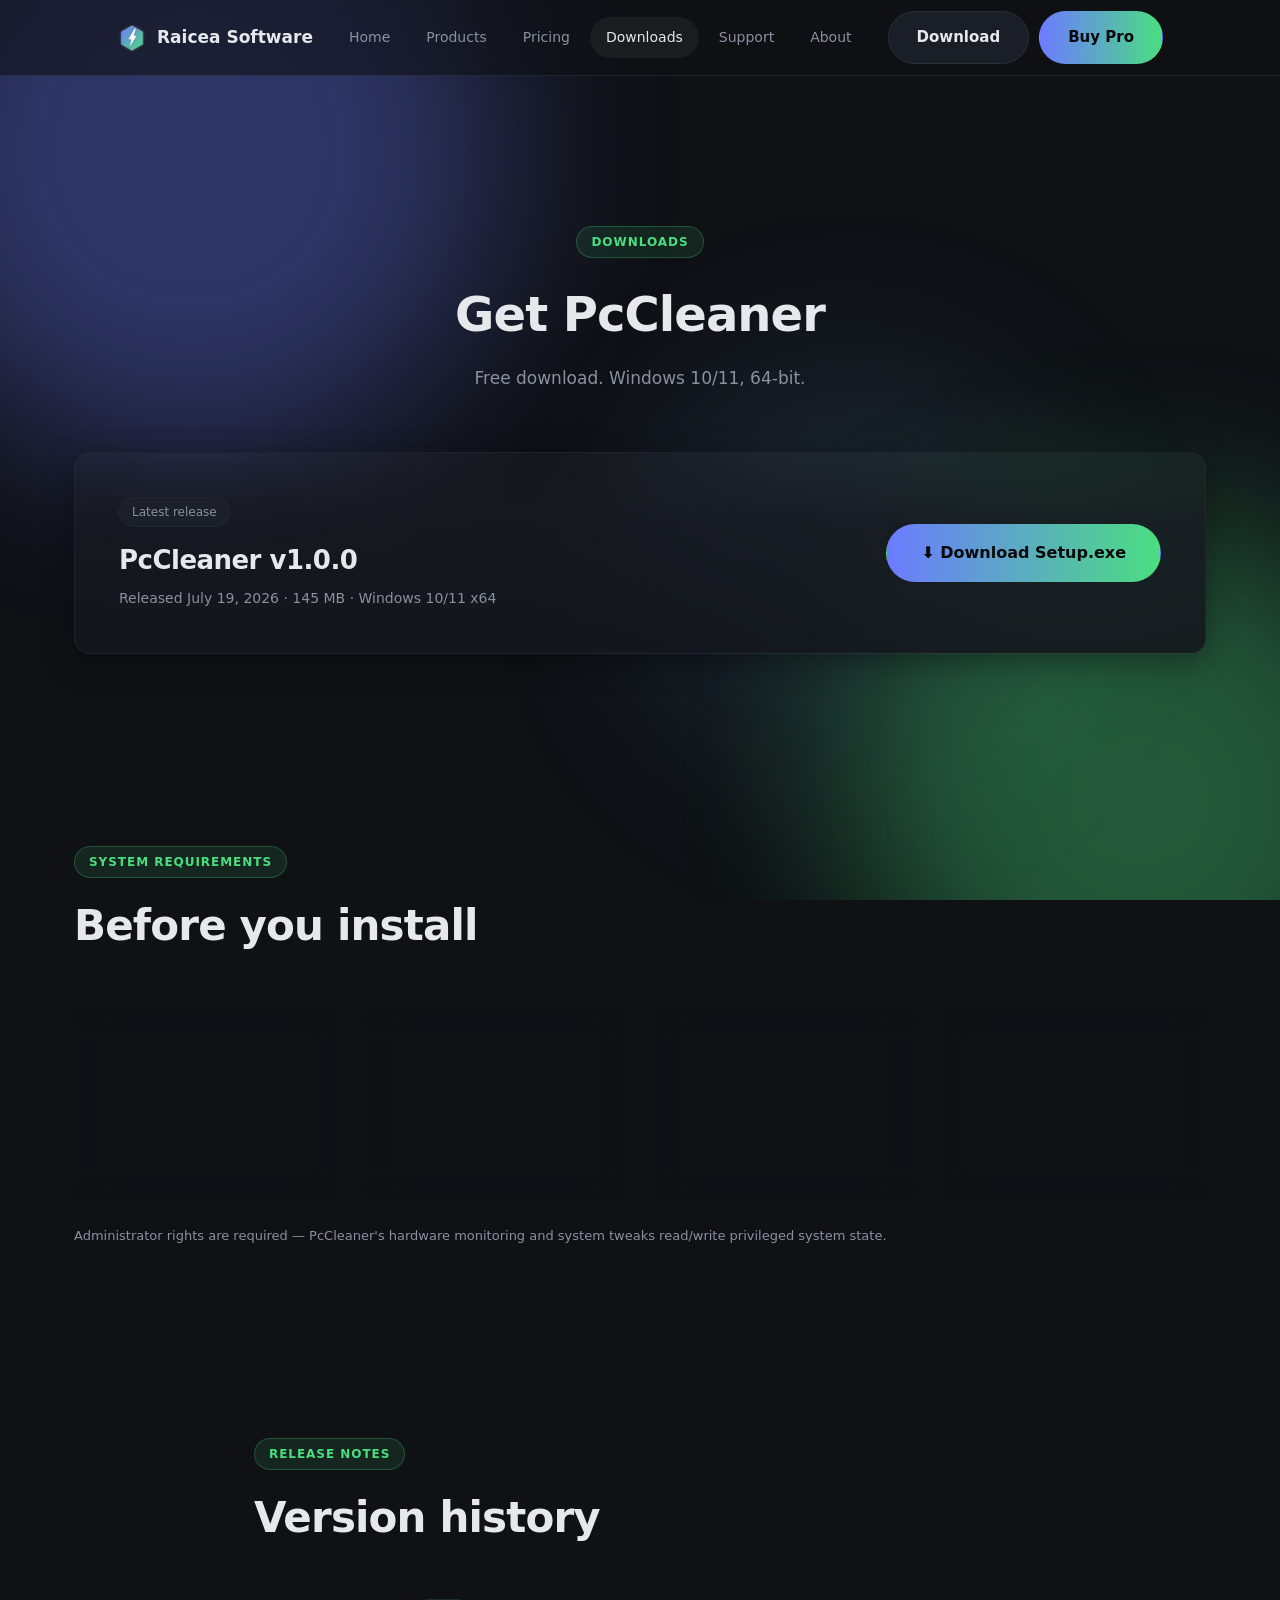
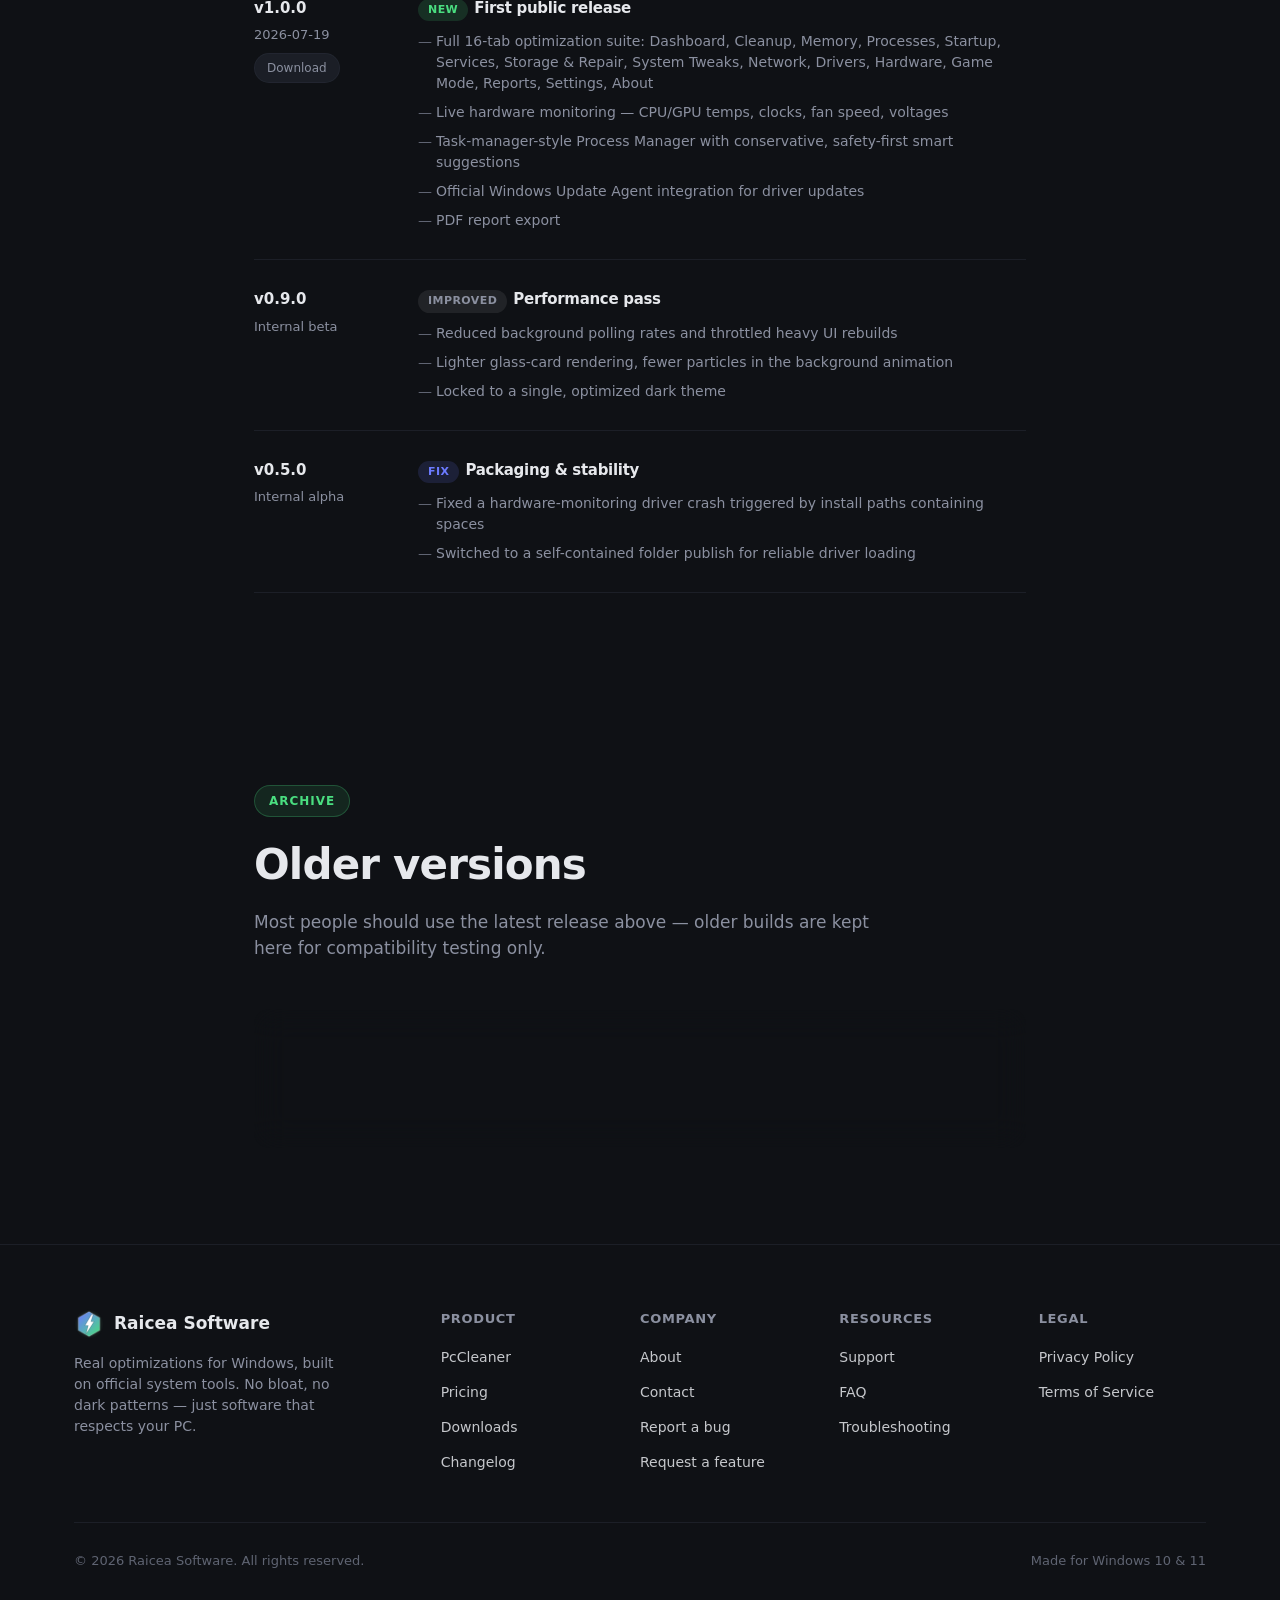
==== downloads.html @ 003fbad8 "Launch full Raicea Software / PcCleaner marketing site Replaces the single placeholder page with a c" ====
<!doctype html>
<html lang="en">
<head>
<meta charset="UTF-8">
<meta name="viewport" content="width=device-width, initial-scale=1">
<title>Downloads — PcCleaner | Raicea Software</title>
<meta name="description" content="Download the latest PcCleaner installer, view release notes, system requirements and version history.">
<link rel="icon" href="assets/img/favicon.ico">
<link rel="stylesheet" href="assets/css/main.css">
</head>
<body>
<div class="bg-field"><div class="blob"></div></div>

<nav class="navbar">
  <div class="container">
    <a href="index.html" class="brand"><img src="assets/img/logo.png" alt="Raicea Software logo">Raicea Software</a>
    <div class="nav-links" id="navLinks">
      <a href="index.html">Home</a>
      <a href="products.html">Products</a>
      <a href="pricing.html">Pricing</a>
      <a href="downloads.html">Downloads</a>
      <a href="support.html">Support</a>
      <a href="about.html">About</a>
    </div>
    <div class="nav-actions">
      <a href="downloads.html" class="btn btn-secondary">Download</a>
      <a href="pricing.html" class="btn btn-primary">Buy Pro</a>
      <button class="nav-toggle" aria-label="Toggle menu" aria-expanded="false"><span></span><span></span><span></span></button>
    </div>
  </div>
</nav>

<main>
  <div class="page-header">
    <div class="container">
      <span class="eyebrow reveal in-view">Downloads</span>
      <h1 class="reveal in-view">Get PcCleaner</h1>
      <p class="reveal in-view">Free download. Windows 10/11, 64-bit.</p>
    </div>
  </div>

  <!-- ================= LATEST VERSION ================= -->
  <section style="padding-top:0;">
    <div class="container">
      <div class="glass-card reveal" style="padding:44px;display:flex;align-items:center;justify-content:space-between;gap:32px;flex-wrap:wrap;">
        <div>
          <span class="badge-pill">Latest release</span>
          <h2 style="font-size:26px;margin-top:14px;">PcCleaner v<span data-version>1.0.0</span></h2>
          <p style="color:var(--muted);font-size:14px;margin-top:8px;">Released July 19, 2026 · <span data-size>145 MB</span> · Windows 10/11 x64</p>
        </div>
        <a href="#" class="btn btn-primary btn-lg" data-download>⬇ Download Setup.exe</a>
      </div>
    </div>
  </section>

  <!-- ================= REQUIREMENTS ================= -->
  <section id="requirements">
    <div class="container">
      <div class="section-head reveal">
        <span class="eyebrow">System Requirements</span>
        <h2 class="section-title" style="margin-top:16px;">Before you install</h2>
      </div>
      <div class="grid cols-4 reveal-stagger">
        <div class="glass-card feature-card reveal" style="--i:0"><div class="icon">🖥️</div><h3>OS</h3><p>Windows 10 (2004+) or Windows 11, 64-bit</p></div>
        <div class="glass-card feature-card reveal" style="--i:1"><div class="icon">⚙️</div><h3>Processor</h3><p>1 GHz dual-core or faster</p></div>
        <div class="glass-card feature-card reveal" style="--i:2"><div class="icon">🧠</div><h3>Memory</h3><p>4 GB minimum, 8 GB recommended</p></div>
        <div class="glass-card feature-card reveal" style="--i:3"><div class="icon">💾</div><h3>Storage</h3><p>300 MB free space</p></div>
      </div>
      <p style="color:var(--muted);font-size:13px;margin-top:24px;">Administrator rights are required — PcCleaner's hardware monitoring and system tweaks read/write privileged system state.</p>
    </div>
  </section>

  <!-- ================= RELEASE NOTES / CHANGELOG ================= -->
  <section id="release-notes">
    <div class="container" style="max-width:820px;">
      <div class="section-head reveal">
        <span class="eyebrow">Release Notes</span>
        <h2 class="section-title" style="margin-top:16px;">Version history</h2>
      </div>
      <div class="reveal">

        <div class="changelog-entry">
          <div class="meta"><div class="ver">v1.0.0</div><div>2026-07-19</div><div style="margin-top:8px;"><a href="#" class="badge-pill" data-download style="text-decoration:none;">Download</a></div></div>
          <div>
            <h4><span class="tag new">New</span>First public release</h4>
            <ul>
              <li>Full 16-tab optimization suite: Dashboard, Cleanup, Memory, Processes, Startup, Services, Storage &amp; Repair, System Tweaks, Network, Drivers, Hardware, Game Mode, Reports, Settings, About</li>
              <li>Live hardware monitoring — CPU/GPU temps, clocks, fan speed, voltages</li>
              <li>Task-manager-style Process Manager with conservative, safety-first smart suggestions</li>
              <li>Official Windows Update Agent integration for driver updates</li>
              <li>PDF report export</li>
            </ul>
          </div>
        </div>

        <div class="changelog-entry">
          <div class="meta"><div class="ver">v0.9.0</div><div>Internal beta</div></div>
          <div>
            <h4><span class="tag improved">Improved</span>Performance pass</h4>
            <ul>
              <li>Reduced background polling rates and throttled heavy UI rebuilds</li>
              <li>Lighter glass-card rendering, fewer particles in the background animation</li>
              <li>Locked to a single, optimized dark theme</li>
            </ul>
          </div>
        </div>

        <div class="changelog-entry">
          <div class="meta"><div class="ver">v0.5.0</div><div>Internal alpha</div></div>
          <div>
            <h4><span class="tag fix">Fix</span>Packaging &amp; stability</h4>
            <ul>
              <li>Fixed a hardware-monitoring driver crash triggered by install paths containing spaces</li>
              <li>Switched to a self-contained folder publish for reliable driver loading</li>
            </ul>
          </div>
        </div>

      </div>
    </div>
  </section>

  <!-- ================= OLDER VERSIONS ================= -->
  <section id="older-versions">
    <div class="container" style="max-width:820px;">
      <div class="section-head reveal">
        <span class="eyebrow">Archive</span>
        <h2 class="section-title" style="margin-top:16px;">Older versions</h2>
        <p class="section-sub">Most people should use the latest release above — older builds are kept here for compatibility testing only.</p>
      </div>
      <div class="glass-card reveal" style="padding:8px 32px;">
        <ul>
          <li style="display:flex;justify-content:space-between;align-items:center;padding:18px 0;border-bottom:1px solid var(--border-soft);">
            <span>v1.0.0 <span style="color:var(--muted);font-size:13px;">— current</span></span>
            <a href="#" data-download style="color:var(--green);font-size:14px;">Download</a>
          </li>
          <li style="display:flex;justify-content:space-between;align-items:center;padding:18px 0;color:var(--muted-dim);">
            <span>Earlier builds</span>
            <span style="font-size:13px;">Not publicly archived yet</span>
          </li>
        </ul>
      </div>
    </div>
  </section>

</main>

<footer class="site-footer">
  <div class="container">
    <div class="footer-grid">
      <div class="footer-brand">
        <a href="index.html" class="brand"><img src="assets/img/logo.png" alt="Raicea Software logo">Raicea Software</a>
        <p>Real optimizations for Windows, built on official system tools. No bloat, no dark patterns — just software that respects your PC.</p>
      </div>
      <div class="footer-col">
        <h4>Product</h4>
        <ul>
          <li><a href="product-pccleaner.html">PcCleaner</a></li>
          <li><a href="pricing.html">Pricing</a></li>
          <li><a href="downloads.html">Downloads</a></li>
          <li><a href="downloads.html#release-notes">Changelog</a></li>
        </ul>
      </div>
      <div class="footer-col">
        <h4>Company</h4>
        <ul>
          <li><a href="about.html">About</a></li>
          <li><a href="support.html#contact">Contact</a></li>
          <li><a href="#" data-bug-report>Report a bug</a></li>
          <li><a href="#" data-feature-request>Request a feature</a></li>
        </ul>
      </div>
      <div class="footer-col">
        <h4>Resources</h4>
        <ul>
          <li><a href="support.html">Support</a></li>
          <li><a href="support.html#faq">FAQ</a></li>
          <li><a href="support.html#troubleshooting">Troubleshooting</a></li>
        </ul>
      </div>
      <div class="footer-col">
        <h4>Legal</h4>
        <ul>
          <li><a href="#">Privacy Policy</a></li>
          <li><a href="#">Terms of Service</a></li>
        </ul>
      </div>
    </div>
    <div class="footer-bottom">
      <span>© <span data-year></span> Raicea Software. All rights reserved.</span>
      <span>Made for Windows 10 &amp; 11</span>
    </div>
  </div>
</footer>

<script src="assets/js/config.js"></script>
<script src="assets/js/main.js"></script>
</body>
</html>
---- assets/css/main.css ----
/* =========================================================================
   Raicea Software — shared design system
   Dark, blue/green glassmorphism, matching the PcCleaner app's own palette.
   No framework — every rule below is hand-written for this site.
   ========================================================================= */

:root {
  --bg: #0f1115;
  --bg-elev: #13161d;
  --surface: #171a21cc;
  --surface-solid: #171a21;
  --surface-2: #1e222bcc;
  --border: #2a2f3a;
  --border-soft: #2a2f3a80;

  --blue: #6c7bff;
  --green: #4ade80;
  --blue-rgb: 108, 123, 255;
  --green-rgb: 74, 222, 128;

  --text: #e6e8ec;
  --muted: #8b90a0;
  --muted-dim: #5f6472;

  --radius-sm: 10px;
  --radius: 16px;
  --radius-lg: 24px;
  --radius-pill: 999px;

  --shadow-glow-blue: 0 0 40px rgba(var(--blue-rgb), 0.18);
  --shadow-glow-green: 0 0 40px rgba(var(--green-rgb), 0.16);
  --shadow-card: 0 8px 30px rgba(0, 0, 0, 0.35);

  --container: 1180px;
  --nav-h: 76px;

  --ease: cubic-bezier(0.16, 1, 0.3, 1);
}

/* ---------- Reset ---------- */
*, *::before, *::after { box-sizing: border-box; }
html { scroll-behavior: smooth; }
@media (prefers-reduced-motion: reduce) {
  html { scroll-behavior: auto; }
  *, *::before, *::after { animation-duration: 0.001ms !important; animation-iteration-count: 1 !important; transition-duration: 0.001ms !important; scroll-behavior: auto !important; }
}
body, h1, h2, h3, h4, p, figure, blockquote, dl, dd { margin: 0; }
ul, ol { margin: 0; padding: 0; list-style: none; }
img, picture, svg { display: block; max-width: 100%; }
a { color: inherit; text-decoration: none; }
button, input, textarea, select { font: inherit; color: inherit; }
button { cursor: pointer; }

body {
  background: var(--bg);
  color: var(--text);
  font-family: "Segoe UI", "Inter", system-ui, -apple-system, sans-serif;
  line-height: 1.5;
  -webkit-font-smoothing: antialiased;
  overflow-x: hidden;
}

.container { max-width: var(--container); margin: 0 auto; padding: 0 24px; }

/* ---------- Animated flowing gradient background ----------
   Fixed, behind everything. Three soft blurred blobs drifting slowly via transform
   (compositor-only, no layout/paint cost) — same "cheap ambient motion" approach as the
   app's own background animation. Respects prefers-reduced-motion via the reset above. */
.bg-field {
  position: fixed;
  inset: 0;
  z-index: -1;
  overflow: hidden;
  background: var(--bg);
}
.bg-field::before,
.bg-field::after,
.bg-field .blob {
  content: "";
  position: absolute;
  border-radius: 50%;
  filter: blur(90px);
  opacity: 0.35;
  will-change: transform;
}
.bg-field::before {
  width: 620px; height: 620px;
  background: var(--blue);
  top: -160px; left: -120px;
  animation: drift1 22s ease-in-out infinite alternate;
}
.bg-field::after {
  width: 560px; height: 560px;
  background: var(--green);
  bottom: -180px; right: -140px;
  animation: drift2 26s ease-in-out infinite alternate;
}
.bg-field .blob {
  width: 420px; height: 420px;
  background: linear-gradient(135deg, var(--blue), var(--green));
  top: 40%; left: 50%;
  opacity: 0.14;
  animation: drift3 30s ease-in-out infinite alternate;
}
@keyframes drift1 { from { transform: translate(0, 0); } to { transform: translate(80px, 60px); } }
@keyframes drift2 { from { transform: translate(0, 0); } to { transform: translate(-70px, -50px); } }
@keyframes drift3 { from { transform: translate(-50%, -50%) scale(1); } to { transform: translate(-50%, -50%) scale(1.15); } }

/* ---------- Typography ---------- */
h1, h2, h3, h4 { font-weight: 700; letter-spacing: -0.02em; }
.eyebrow {
  display: inline-flex; align-items: center; gap: 8px;
  font-size: 12px; font-weight: 700; letter-spacing: 0.08em; text-transform: uppercase;
  color: var(--green);
  background: rgba(var(--green-rgb), 0.1);
  border: 1px solid rgba(var(--green-rgb), 0.25);
  padding: 6px 14px; border-radius: var(--radius-pill);
}
.gradient-text {
  background: linear-gradient(90deg, var(--blue), var(--green));
  -webkit-background-clip: text; background-clip: text; color: transparent;
}
.section-title { font-size: clamp(28px, 4vw, 42px); margin-bottom: 14px; }
.section-sub { color: var(--muted); font-size: 17px; max-width: 620px; }
.section-head { margin-bottom: 48px; }
.section-head.center { text-align: center; margin-left: auto; margin-right: auto; }
.section-head.center .section-sub { margin-left: auto; margin-right: auto; }

section { padding: 96px 0; position: relative; }
@media (max-width: 720px) { section { padding: 64px 0; } }

/* ---------- Buttons ---------- */
.btn {
  display: inline-flex; align-items: center; justify-content: center; gap: 10px;
  padding: 14px 28px; border-radius: var(--radius-pill);
  font-weight: 600; font-size: 15px; border: 1px solid transparent;
  transition: transform 0.2s var(--ease), box-shadow 0.2s var(--ease), background 0.2s var(--ease), border-color 0.2s var(--ease);
  white-space: nowrap;
}
.btn:active { transform: translateY(1px); }

.btn-primary {
  background: linear-gradient(90deg, var(--blue), var(--green));
  color: #08090c;
  box-shadow: 0 0 0 rgba(0,0,0,0);
}
.btn-primary:hover { box-shadow: var(--shadow-glow-blue), var(--shadow-glow-green); transform: translateY(-2px); }

.btn-secondary {
  background: var(--surface-2);
  border-color: var(--border);
  color: var(--text);
  backdrop-filter: blur(12px);
}
.btn-secondary:hover { border-color: rgba(var(--blue-rgb), 0.5); transform: translateY(-2px); }

.btn-ghost {
  background: transparent; color: var(--muted);
  padding: 10px 18px;
}
.btn-ghost:hover { color: var(--text); }

.btn-lg { padding: 16px 34px; font-size: 16px; }
.btn-block { width: 100%; }

/* ---------- Glass card ---------- */
.glass-card {
  background: linear-gradient(180deg, rgba(255,255,255,0.03), var(--surface) 35%, rgba(20,23,29,0.9));
  border: 1px solid var(--border-soft);
  border-radius: var(--radius);
  backdrop-filter: blur(16px);
  -webkit-backdrop-filter: blur(16px);
  box-shadow: var(--shadow-card);
  transition: transform 0.3s var(--ease), border-color 0.3s var(--ease), box-shadow 0.3s var(--ease);
}
.glass-card.hoverable:hover {
  transform: translateY(-6px);
  border-color: rgba(var(--blue-rgb), 0.4);
  box-shadow: var(--shadow-card), var(--shadow-glow-blue);
}

/* ---------- Navbar ---------- */
.navbar {
  /* No transform/filter/backdrop-filter directly on .navbar: any of those would make it the
     "containing block" for its position:fixed descendants (the mobile .nav-links panel), which
     silently shrinks that panel to the navbar's own tiny box instead of the viewport. The glass
     blur lives on the ::before pseudo-element instead, which has no descendants and so can't
     cause that problem. */
  position: sticky; top: 0; z-index: 100;
  height: var(--nav-h);
  display: flex; align-items: center;
  border-bottom: 1px solid var(--border-soft);
}
.navbar::before {
  content: ""; position: absolute; inset: 0; z-index: -1;
  background: rgba(15, 17, 21, 0.6);
  backdrop-filter: blur(14px); -webkit-backdrop-filter: blur(14px);
  transition: background 0.3s var(--ease);
}
.navbar.scrolled::before { background: rgba(15, 17, 21, 0.92); }
.navbar .container { display: flex; align-items: center; justify-content: space-between; gap: 20px; }
.brand { display: flex; align-items: center; gap: 10px; font-weight: 700; font-size: 17px; }
.brand img { width: 30px; height: 30px; border-radius: 8px; }
.nav-links { display: flex; align-items: center; gap: 4px; }
.nav-links a {
  padding: 10px 16px; border-radius: var(--radius-pill); font-size: 14px; font-weight: 500;
  color: var(--muted); transition: color 0.2s, background 0.2s;
}
.nav-links a:hover, .nav-links a.active { color: var(--text); background: rgba(255,255,255,0.05); }
.nav-actions { display: flex; align-items: center; gap: 10px; }
.nav-toggle { display: none; background: none; border: none; padding: 8px; }
.nav-toggle span { display: block; width: 22px; height: 2px; background: var(--text); margin: 5px 0; border-radius: 2px; transition: transform 0.25s, opacity 0.25s; }

@media (max-width: 880px) {
  .nav-links { position: fixed; top: var(--nav-h); left: 0; right: 0; bottom: 0; z-index: 100;
    background: var(--bg-elev);
    flex-direction: column; align-items: stretch; padding: 24px; gap: 4px;
    transform: translateY(-8px); opacity: 0; pointer-events: none;
    transition: opacity 0.25s var(--ease), transform 0.25s var(--ease);
  }
  .nav-links.open { transform: translateY(0); opacity: 1; pointer-events: auto; }
  .nav-links a { padding: 16px; font-size: 17px; }
  .nav-toggle { display: block; }
  .nav-actions .btn-secondary { display: none; }
}

/* ---------- Hero ---------- */
.hero {
  padding: 120px 0 100px;
  text-align: center;
  display: flex; flex-direction: column; align-items: center;
}
.hero .logo-badge {
  width: 84px; height: 84px; border-radius: 22px; margin-bottom: 28px;
  box-shadow: var(--shadow-glow-blue), var(--shadow-glow-green);
}
.hero h1 { font-size: clamp(36px, 6vw, 64px); max-width: 900px; line-height: 1.08; }
.hero p.lead { color: var(--muted); font-size: clamp(16px, 2vw, 19px); max-width: 620px; margin: 24px 0 36px; }
.hero .hero-actions { display: flex; gap: 14px; flex-wrap: wrap; justify-content: center; }
.hero .hero-meta { margin-top: 22px; color: var(--muted-dim); font-size: 13px; }

/* ---------- Feature grid ---------- */
.grid {
  display: grid; gap: 24px;
}
.grid.cols-3 { grid-template-columns: repeat(3, 1fr); }
.grid.cols-4 { grid-template-columns: repeat(4, 1fr); }
.grid.cols-2 { grid-template-columns: repeat(2, 1fr); }
@media (max-width: 960px) { .grid.cols-3, .grid.cols-4 { grid-template-columns: repeat(2, 1fr); } }
@media (max-width: 620px) { .grid.cols-2, .grid.cols-3, .grid.cols-4 { grid-template-columns: 1fr; } }

.feature-card { padding: 28px; }
.feature-card .icon {
  width: 46px; height: 46px; border-radius: 14px; display: flex; align-items: center; justify-content: center;
  font-size: 22px; margin-bottom: 18px;
  background: linear-gradient(135deg, rgba(var(--blue-rgb), 0.18), rgba(var(--green-rgb), 0.18));
  border: 1px solid var(--border-soft);
}
.feature-card h3 { font-size: 17px; margin-bottom: 8px; }
.feature-card p { color: var(--muted); font-size: 14px; }

/* ---------- Screenshot mockup (stand-in for real product screenshots) ---------- */
.mockup-window {
  border-radius: var(--radius-lg);
  overflow: hidden;
  border: 1px solid var(--border);
  background: linear-gradient(160deg, #12141b, #0c0e12);
  box-shadow: var(--shadow-card), var(--shadow-glow-blue);
}
.mockup-titlebar {
  display: flex; align-items: center; gap: 8px;
  padding: 14px 18px; background: rgba(255,255,255,0.02); border-bottom: 1px solid var(--border-soft);
}
.mockup-titlebar span { width: 11px; height: 11px; border-radius: 50%; background: var(--border); }
.mockup-body { padding: 28px; display: grid; grid-template-columns: repeat(4, 1fr); gap: 14px; }
.mockup-tile {
  border-radius: var(--radius-sm); padding: 16px; background: var(--surface-2);
  border: 1px solid var(--border-soft);
}
.mockup-tile .label { font-size: 10px; letter-spacing: 0.06em; color: var(--muted-dim); text-transform: uppercase; font-weight: 700; }
.mockup-tile .value { font-size: 22px; font-weight: 700; margin-top: 8px; }
.mockup-tile .bar { height: 5px; border-radius: 3px; background: var(--border); margin-top: 12px; overflow: hidden; }
.mockup-tile .bar > i { display: block; height: 100%; background: linear-gradient(90deg, var(--blue), var(--green)); }
@media (max-width: 720px) { .mockup-body { grid-template-columns: repeat(2, 1fr); } }

/* ---------- Stats ---------- */
.stats-strip { display: flex; justify-content: space-between; flex-wrap: wrap; gap: 32px; text-align: center; }
.stat { flex: 1; min-width: 140px; }
.stat .num { font-size: clamp(32px, 4vw, 44px); font-weight: 800; }
.stat .label { color: var(--muted); font-size: 14px; margin-top: 6px; }

/* ---------- Testimonials ---------- */
.testimonial { padding: 26px; }
.testimonial .stars { color: var(--green); font-size: 14px; margin-bottom: 14px; letter-spacing: 2px; }
.testimonial p.quote { font-size: 15px; color: var(--text); margin-bottom: 20px; }
.testimonial .who { display: flex; align-items: center; gap: 12px; }
.testimonial .avatar {
  width: 38px; height: 38px; border-radius: 50%;
  background: linear-gradient(135deg, var(--blue), var(--green));
  display: flex; align-items: center; justify-content: center; font-weight: 700; color: #08090c; font-size: 14px;
}
.testimonial .who .name { font-weight: 600; font-size: 14px; }
.testimonial .who .role { color: var(--muted); font-size: 12px; }

/* ---------- FAQ accordion ---------- */
.faq-item { border-bottom: 1px solid var(--border-soft); }
.faq-item:first-child { border-top: 1px solid var(--border-soft); }
.faq-q {
  width: 100%; display: flex; align-items: center; justify-content: space-between;
  background: none; border: none; padding: 22px 4px; text-align: left;
  font-size: 16px; font-weight: 600; color: var(--text);
}
.faq-q .plus { font-size: 20px; color: var(--muted); transition: transform 0.25s var(--ease); flex-shrink: 0; margin-left: 16px; }
.faq-item.open .faq-q .plus { transform: rotate(45deg); color: var(--green); }
.faq-a { max-height: 0; overflow: hidden; transition: max-height 0.3s var(--ease); }
.faq-a p { color: var(--muted); padding: 0 4px 22px; font-size: 14px; line-height: 1.7; max-width: 760px; }

/* ---------- Pricing ---------- */
.pricing-card {
  padding: 32px; display: flex; flex-direction: column; position: relative;
}
.pricing-card.featured { border-color: rgba(var(--green-rgb), 0.5); box-shadow: var(--shadow-card), var(--shadow-glow-green); }
.pricing-card .badge {
  position: absolute; top: -13px; left: 50%; transform: translateX(-50%);
  background: linear-gradient(90deg, var(--blue), var(--green)); color: #08090c;
  font-size: 11px; font-weight: 700; padding: 5px 14px; border-radius: var(--radius-pill);
  letter-spacing: 0.04em; text-transform: uppercase;
}
.pricing-card h3 { font-size: 20px; }
.pricing-card .price { font-size: 42px; font-weight: 800; margin: 18px 0 4px; }
.pricing-card .price span { font-size: 15px; color: var(--muted); font-weight: 500; }
.pricing-card .desc { color: var(--muted); font-size: 13px; margin-bottom: 24px; }
.pricing-card ul { display: flex; flex-direction: column; gap: 12px; margin-bottom: 28px; flex: 1; }
.pricing-card ul li { display: flex; align-items: flex-start; gap: 10px; font-size: 14px; color: var(--text); }
.pricing-card ul li.disabled { color: var(--muted-dim); }
.pricing-card ul li .check { color: var(--green); flex-shrink: 0; }
.pricing-card ul li .cross { color: var(--muted-dim); flex-shrink: 0; }

/* ---------- Changelog ---------- */
.changelog-entry { display: grid; grid-template-columns: 140px 1fr; gap: 24px; padding: 28px 0; border-bottom: 1px solid var(--border-soft); }
.changelog-entry:first-child { padding-top: 0; }
.changelog-entry .meta { color: var(--muted); font-size: 13px; }
.changelog-entry .ver { color: var(--text); font-weight: 700; font-size: 15px; margin-bottom: 6px; }
.changelog-entry h4 { font-size: 15px; margin-bottom: 10px; }
.changelog-entry ul { display: flex; flex-direction: column; gap: 8px; }
.changelog-entry ul li { color: var(--muted); font-size: 14px; padding-left: 18px; position: relative; }
.changelog-entry ul li::before { content: "—"; position: absolute; left: 0; color: var(--muted-dim); }
.tag { display: inline-block; font-size: 11px; font-weight: 700; padding: 3px 10px; border-radius: var(--radius-pill); text-transform: uppercase; letter-spacing: 0.04em; margin-right: 6px; }
.tag.new { background: rgba(var(--green-rgb), 0.15); color: var(--green); }
.tag.fix { background: rgba(var(--blue-rgb), 0.15); color: var(--blue); }
.tag.improved { background: rgba(255,255,255,0.08); color: var(--muted); }
@media (max-width: 640px) { .changelog-entry { grid-template-columns: 1fr; gap: 8px; } }

/* ---------- Forms ---------- */
.form-grid { display: grid; gap: 18px; }
.field { display: flex; flex-direction: column; gap: 8px; }
.field label { font-size: 13px; font-weight: 600; color: var(--muted); }
.field input, .field select, .field textarea {
  background: var(--surface-solid); border: 1px solid var(--border); border-radius: var(--radius-sm);
  padding: 13px 16px; font-size: 14px; color: var(--text);
  transition: border-color 0.2s;
}
.field input:focus, .field select:focus, .field textarea:focus { outline: none; border-color: rgba(var(--blue-rgb), 0.6); }
.field textarea { resize: vertical; min-height: 120px; }

/* ---------- Footer ---------- */
.site-footer { border-top: 1px solid var(--border-soft); padding: 64px 0 32px; }
.footer-grid { display: grid; grid-template-columns: 2fr repeat(4, 1fr); gap: 32px; margin-bottom: 48px; }
.footer-brand p { color: var(--muted); font-size: 14px; margin-top: 14px; max-width: 260px; }
.footer-col h4 { font-size: 13px; text-transform: uppercase; letter-spacing: 0.05em; color: var(--muted); margin-bottom: 16px; }
.footer-col ul { display: flex; flex-direction: column; gap: 11px; }
.footer-col a { color: var(--text); font-size: 14px; opacity: 0.85; transition: opacity 0.2s, color 0.2s; }
.footer-col a:hover { opacity: 1; color: var(--green); }
.footer-bottom { display: flex; justify-content: space-between; align-items: center; flex-wrap: wrap; gap: 12px; padding-top: 28px; border-top: 1px solid var(--border-soft); color: var(--muted-dim); font-size: 13px; }
@media (max-width: 880px) { .footer-grid { grid-template-columns: repeat(2, 1fr); } }
@media (max-width: 560px) { .footer-grid { grid-template-columns: 1fr; } }

/* ---------- Scroll reveal ---------- */
.reveal { opacity: 0; transform: translateY(24px); transition: opacity 0.6s var(--ease), transform 0.6s var(--ease); }
.reveal.in-view { opacity: 1; transform: translateY(0); }
.reveal-stagger.in-view > * { transition-delay: calc(var(--i, 0) * 70ms); }

/* ---------- Page header (non-home pages) ---------- */
.page-header { padding: 150px 0 60px; text-align: center; }
.page-header .eyebrow { margin-bottom: 20px; }
.page-header h1 { font-size: clamp(32px, 5vw, 48px); }
.page-header p { color: var(--muted); font-size: 17px; max-width: 600px; margin: 16px auto 0; }

/* ---------- Misc utility ---------- */
.divider { height: 1px; background: var(--border-soft); margin: 0; }
.text-center { text-align: center; }
.mt-lg { margin-top: 64px; }
.two-col { display: grid; grid-template-columns: 1.1fr 0.9fr; gap: 48px; align-items: center; }
@media (max-width: 880px) { .two-col { grid-template-columns: 1fr; } }

.badge-pill {
  display: inline-flex; align-items: center; gap: 6px; padding: 5px 12px; border-radius: var(--radius-pill);
  background: var(--surface-2); border: 1px solid var(--border-soft); font-size: 12px; color: var(--muted);
}
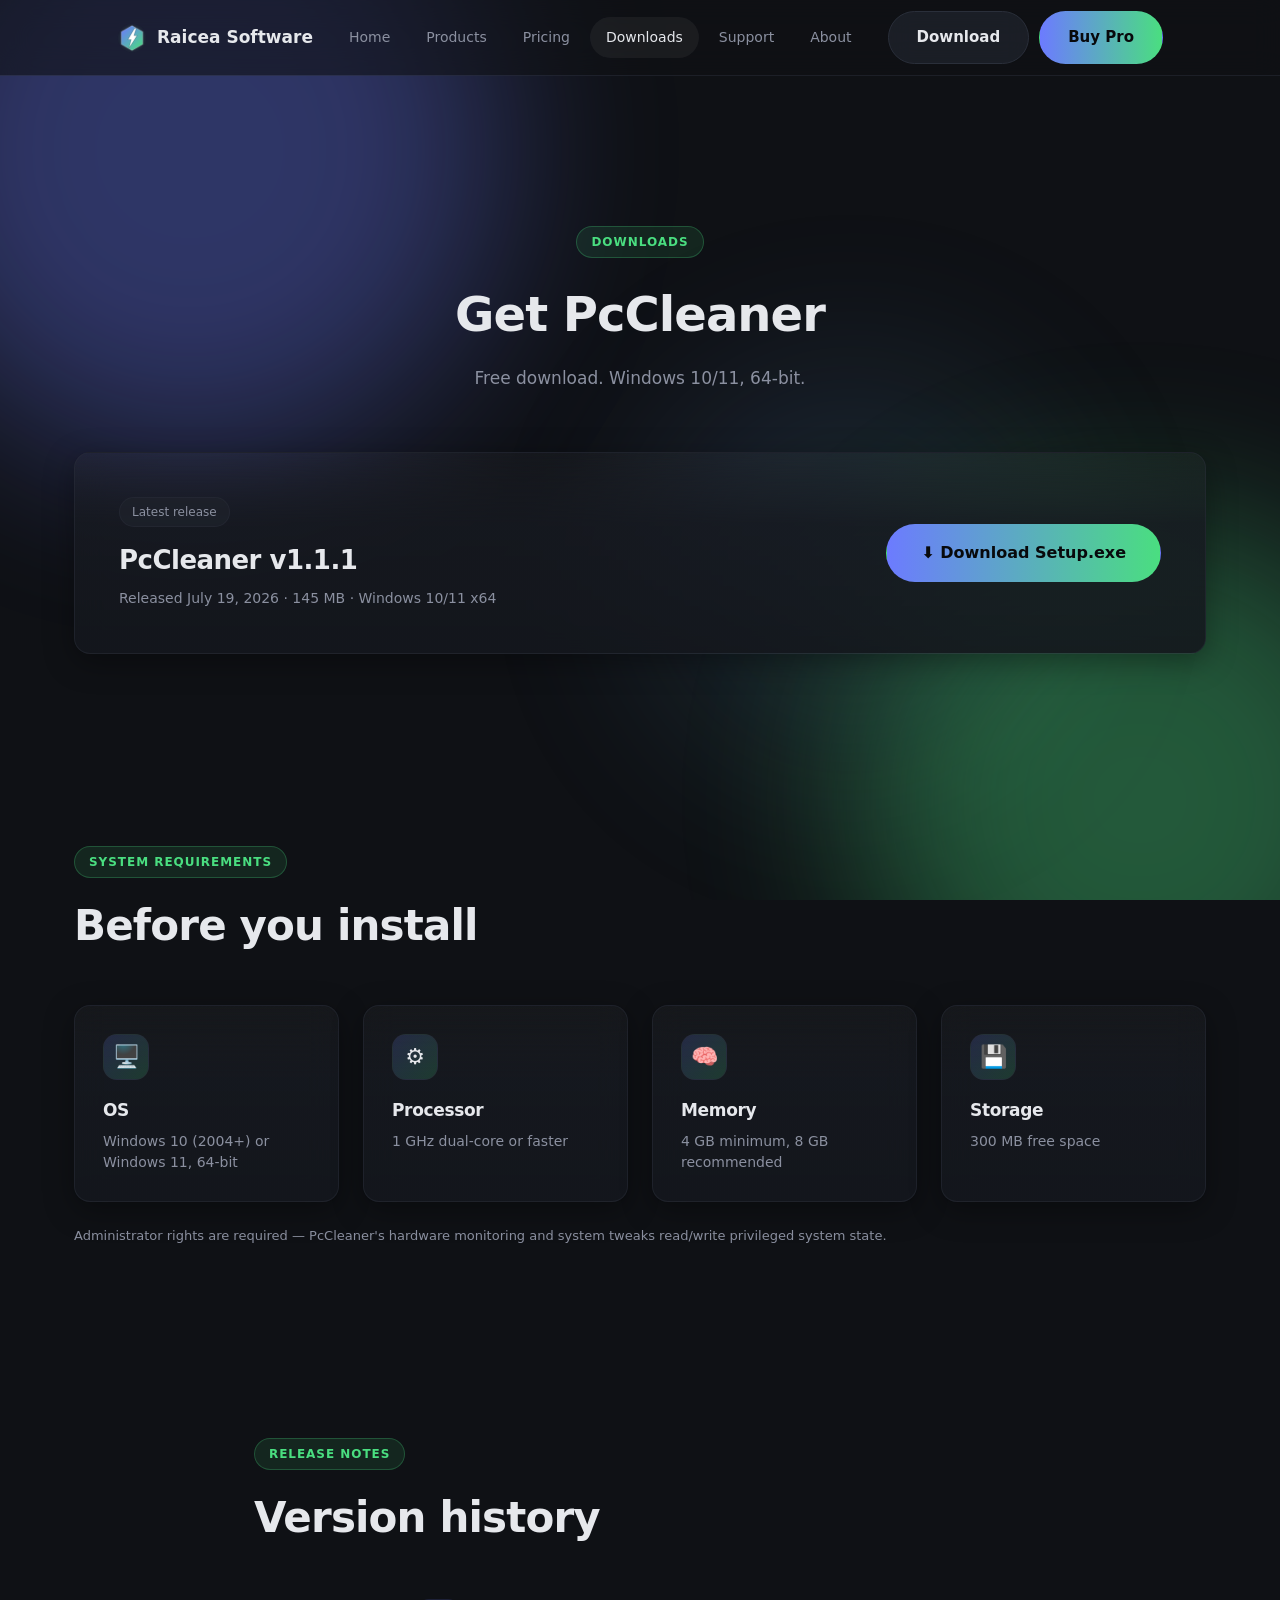
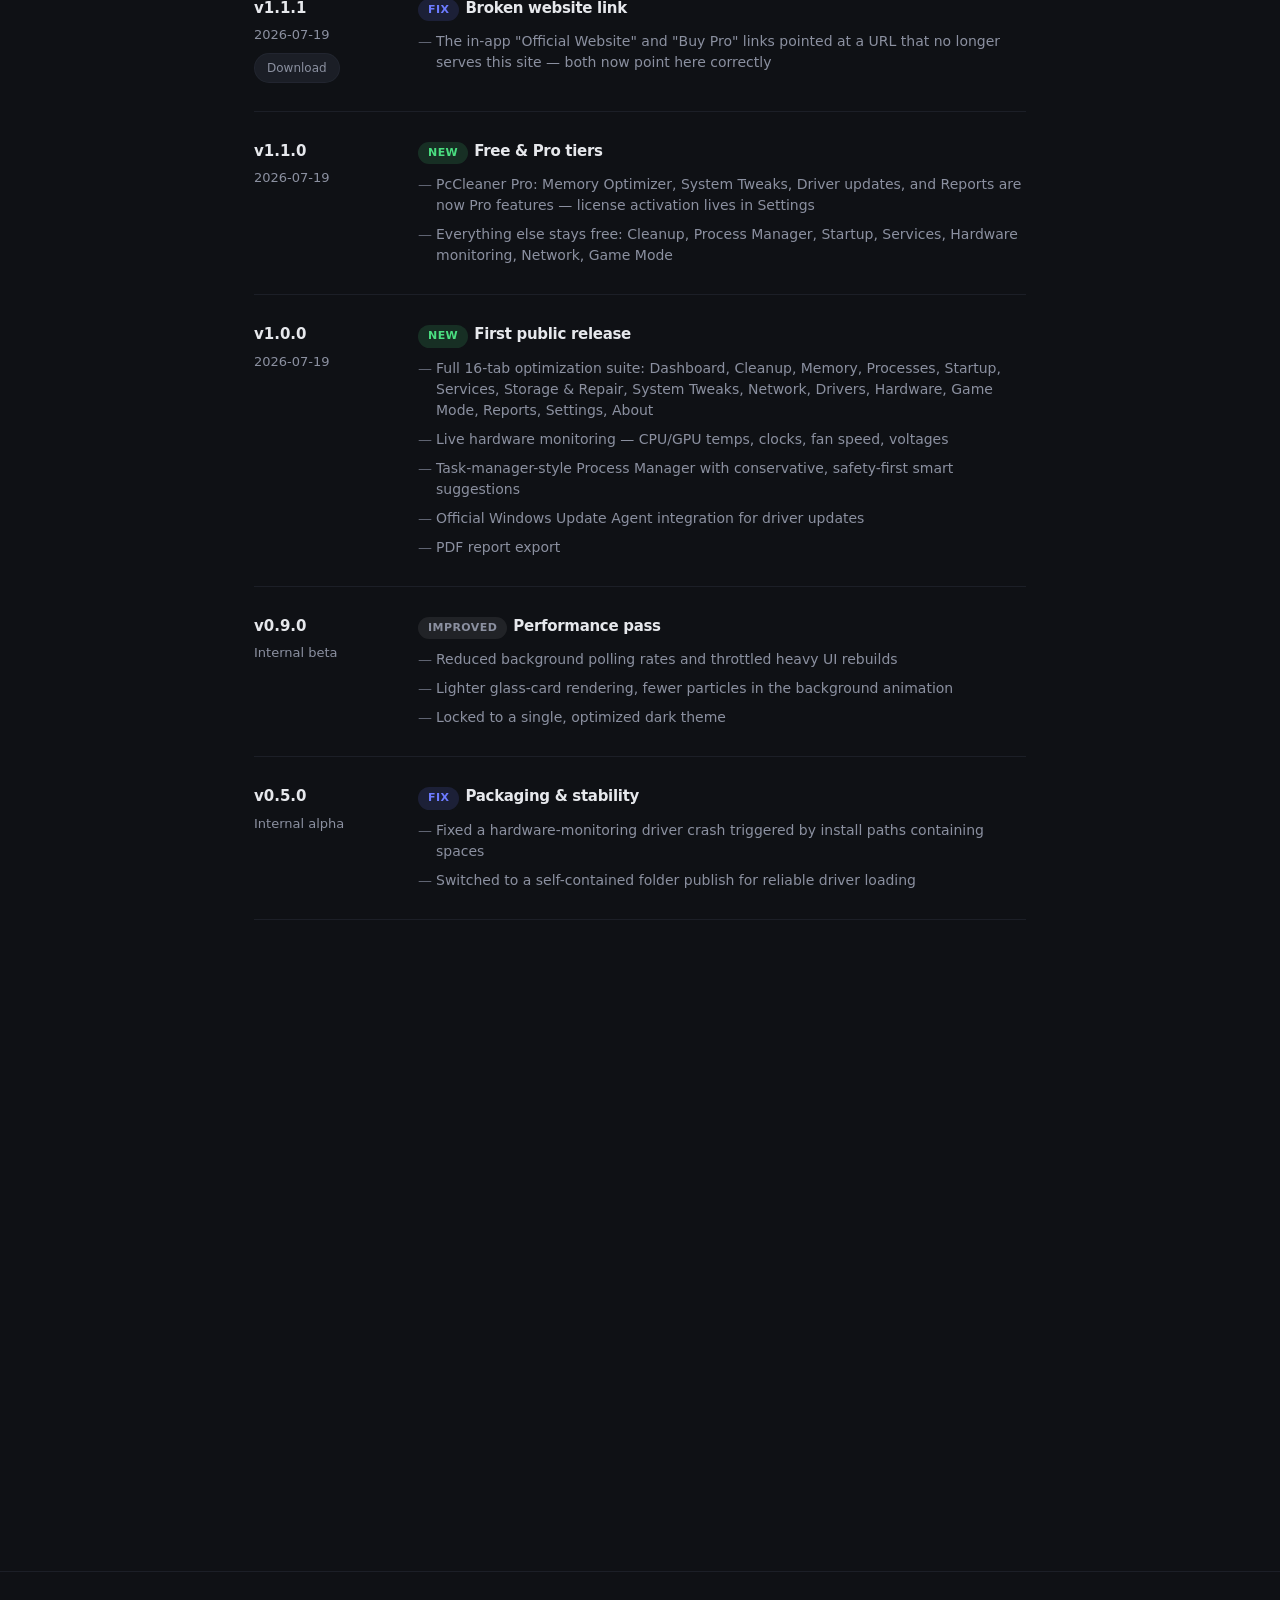
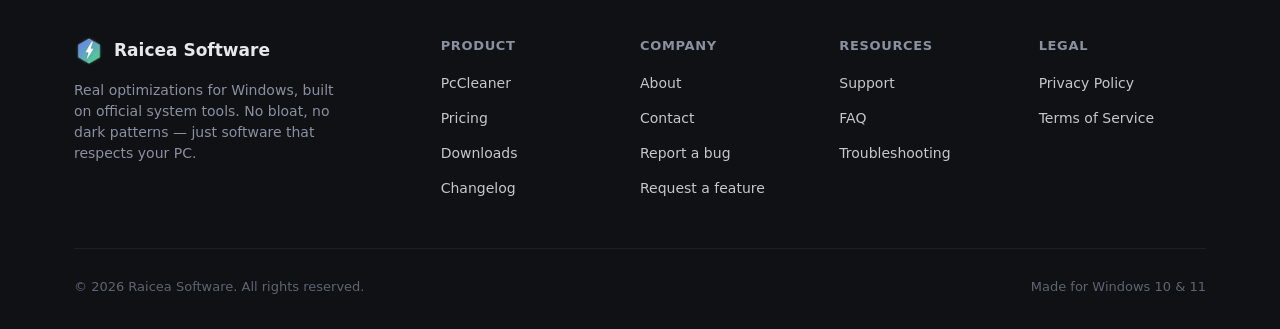
==== commit e3d7255a: "Bump to v1.1.1: fix stale Official Website / Buy Pro links in the app The app's About page and in-ap" ====
--- a/downloads.html
+++ b/downloads.html
@@ -45,7 +45,7 @@
       <div class="glass-card reveal" style="padding:44px;display:flex;align-items:center;justify-content:space-between;gap:32px;flex-wrap:wrap;">
         <div>
           <span class="badge-pill">Latest release</span>
-          <h2 style="font-size:26px;margin-top:14px;">PcCleaner v<span data-version>1.0.0</span></h2>
+          <h2 style="font-size:26px;margin-top:14px;">PcCleaner v<span data-version>1.1.1</span></h2>
           <p style="color:var(--muted);font-size:14px;margin-top:8px;">Released July 19, 2026 · <span data-size>145 MB</span> · Windows 10/11 x64</p>
         </div>
         <a href="#" class="btn btn-primary btn-lg" data-download>⬇ Download Setup.exe</a>
@@ -80,7 +80,28 @@
       <div class="reveal">
 
         <div class="changelog-entry">
-          <div class="meta"><div class="ver">v1.0.0</div><div>2026-07-19</div><div style="margin-top:8px;"><a href="#" class="badge-pill" data-download style="text-decoration:none;">Download</a></div></div>
+          <div class="meta"><div class="ver">v1.1.1</div><div>2026-07-19</div><div style="margin-top:8px;"><a href="#" class="badge-pill" data-download style="text-decoration:none;">Download</a></div></div>
+          <div>
+            <h4><span class="tag fix">Fix</span>Broken website link</h4>
+            <ul>
+              <li>The in-app "Official Website" and "Buy Pro" links pointed at a URL that no longer serves this site — both now point here correctly</li>
+            </ul>
+          </div>
+        </div>
+
+        <div class="changelog-entry">
+          <div class="meta"><div class="ver">v1.1.0</div><div>2026-07-19</div></div>
+          <div>
+            <h4><span class="tag new">New</span>Free &amp; Pro tiers</h4>
+            <ul>
+              <li>PcCleaner Pro: Memory Optimizer, System Tweaks, Driver updates, and Reports are now Pro features — license activation lives in Settings</li>
+              <li>Everything else stays free: Cleanup, Process Manager, Startup, Services, Hardware monitoring, Network, Game Mode</li>
+            </ul>
+          </div>
+        </div>
+
+        <div class="changelog-entry">
+          <div class="meta"><div class="ver">v1.0.0</div><div>2026-07-19</div></div>
           <div>
             <h4><span class="tag new">New</span>First public release</h4>
             <ul>
